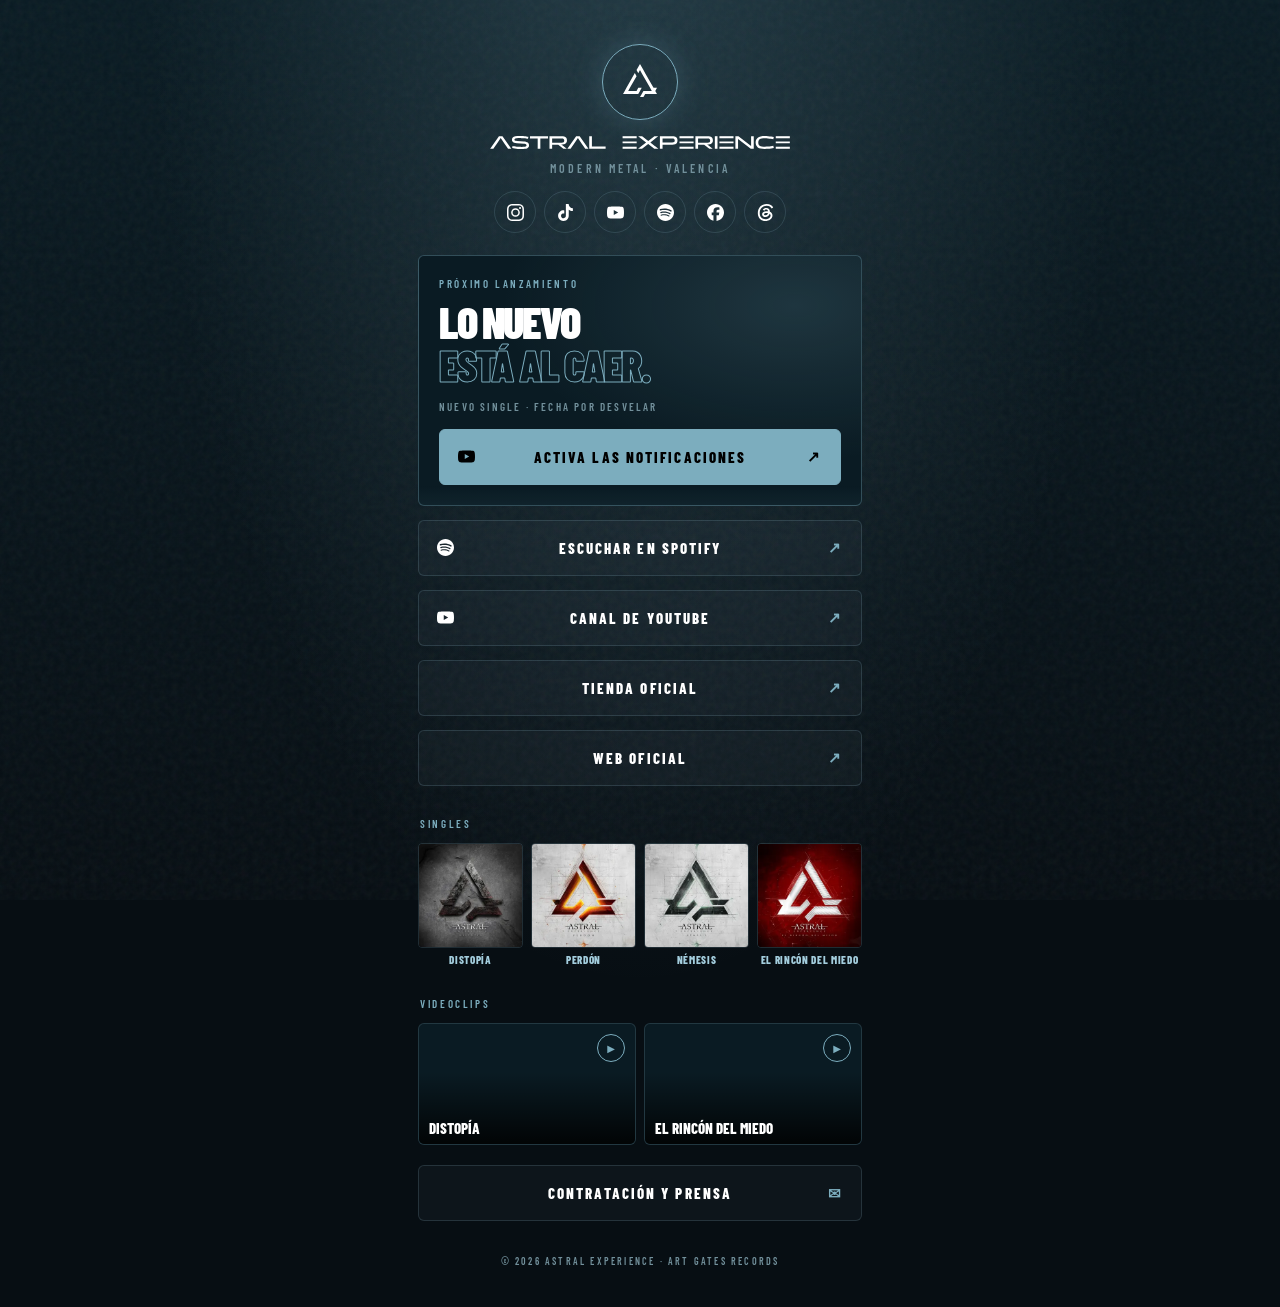
==== enlaces/index.html @ 27fe6916 "Separar líneas del titular «Lo nuevo / está al caer» para que la tilde no pise la línea superior (v1" ====
<!doctype html>
<!-- ═════════════════════════════════════════════════════════════════════
     PÁGINA DE ENLACES (tipo Linktree) · www.astralexperience.com/enlaces/
     Enlace principal de la bio de Instagram. No se enlaza desde la web
     principal ni aparece en el sitemap (noindex).
     Fase de color: atributo data-fase de <html> ("azul" o "rojo").
     Página autónoma: todo lo que usa está en esta carpeta (fonts/ e img/).
     ═════════════════════════════════════════════════════════════════════ -->
<html lang="es" data-fase="azul">
<head>
  <meta charset="utf-8">
  <meta name="viewport" content="width=device-width, initial-scale=1, viewport-fit=cover">
  <title>Astral Experience · Enlaces</title>
  <meta name="description" content="Música, vídeos, conciertos, tienda y redes de Astral Experience.">
  <meta name="robots" content="noindex, follow">
  <meta name="theme-color" content="#070E13">
  <meta name="color-scheme" content="dark">
  <meta property="og:type" content="website">
  <meta property="og:title" content="Astral Experience · Enlaces">
  <meta property="og:description" content="Música, vídeos, tienda y redes.">
  <meta property="og:url" content="https://www.astralexperience.com/enlaces/">
  <link rel="icon" href="img/favicon.svg" type="image/svg+xml">
  <link rel="preload" href="fonts/barlow-condensed-800.woff2" as="font" type="font/woff2" crossorigin>
  <style>
    @font-face{font-family:B;src:url(fonts/barlow-condensed-600.woff2) format("woff2");font-weight:400 600;font-display:swap}
    @font-face{font-family:B;src:url(fonts/barlow-condensed-800.woff2) format("woff2");font-weight:700 800;font-display:swap}
    @font-face{font-family:B;src:url(fonts/barlow-condensed-900.woff2) format("woff2");font-weight:900;font-display:swap}
    @font-face{font-family:I;src:url(fonts/inter-var.woff2) format("woff2");font-weight:100 900;font-display:swap}
    html[data-fase="azul"]{--bg:#070E13;--abyss:#0A1B23;--main:#03586F;--accent:#7CADBE;--light:#A3CDDD;--accent-rgb:124 173 190;--light-rgb:163 205 221}
    html[data-fase="rojo"]{--bg:#0F090C;--abyss:#1D0E11;--main:#BB3530;--accent:#D95C52;--light:#D7A99E;--accent-rgb:217 92 82;--light-rgb:215 169 158}
    :root{--text:#fff;--muted:color-mix(in srgb,var(--light) 70%,#000);--line:rgb(var(--light-rgb) / .16);--d:"B","Arial Narrow",sans-serif}
    *{box-sizing:border-box;margin:0}
    html{background:var(--bg)}
    body{min-height:100svh;color:var(--text);font-family:I,system-ui,sans-serif;-webkit-font-smoothing:antialiased;
      background:radial-gradient(ellipse at 50% -10%,rgb(var(--accent-rgb) / .22),transparent 55%),linear-gradient(180deg,var(--abyss),var(--bg) 900px);background-color:var(--bg);background-repeat:no-repeat}
    body:before{content:"";position:fixed;inset:0;pointer-events:none;opacity:.05;background-image:url("data:image/svg+xml,%3Csvg viewBox='0 0 160 160' xmlns='http://www.w3.org/2000/svg'%3E%3Cfilter id='n'%3E%3CfeTurbulence type='fractalNoise' baseFrequency='.9' numOctaves='3' stitchTiles='stitch'/%3E%3C/filter%3E%3Crect width='100%25' height='100%25' filter='url(%23n)'/%3E%3C/svg%3E")}
    a{color:inherit;text-decoration:none}
    :focus-visible{outline:1px solid var(--accent);outline-offset:3px}
    .wrap{position:relative;max-width:480px;margin:0 auto;padding:44px 18px 40px;display:grid;gap:14px}
    .eb{font:600 11px/1 var(--d);letter-spacing:.24em;color:var(--accent)}
    h2.eb{margin:18px 2px 0}

    /* Cabecera */
    .head{display:grid;justify-items:center;text-align:center;gap:10px;margin-bottom:8px}
    .mark{width:76px;height:76px;border-radius:50%;display:grid;place-items:center;border:1px solid var(--accent);box-shadow:0 0 30px rgb(var(--accent-rgb) / .25)}
    .mark img{width:46%;height:auto;margin-top:-4%}
    .logo{margin:6px 0 2px;line-height:0}.logo img{width:min(300px,78vw);height:auto}
    .name{font:900 46px/.85 var(--d);letter-spacing:-.04em}
    .name em{display:block;font-style:normal;color:transparent;-webkit-text-stroke:1px var(--accent)}
    .tag{font:600 12px var(--d);letter-spacing:.26em;color:var(--muted)}
    .social{display:flex;justify-content:center;gap:8px;flex-wrap:wrap;margin-top:6px}
    .social a{width:42px;height:42px;border-radius:50%;display:grid;place-items:center;border:1px solid var(--line);transition:.2s}
    .social a:hover{border-color:var(--accent);color:var(--accent)}
    .social svg,.btn svg{width:17px;height:17px;fill:currentColor}

    /* Destacado: próximo lanzamiento */
    .feat{position:relative;overflow:hidden;border:1px solid rgb(var(--accent-rgb) / .35);border-radius:6px;padding:22px 20px 20px;
      background:radial-gradient(ellipse at 85% 20%,rgb(var(--accent-rgb) / .18),transparent 55%),var(--abyss)}
    .feat:after{content:"";position:absolute;left:0;right:0;height:30%;background:linear-gradient(180deg,transparent,rgb(var(--accent-rgb) / .1),transparent);animation:scan 4s linear infinite;pointer-events:none}
    @keyframes scan{from{top:-30%}to{top:100%}}
    .feat .ft{font:900 44px/.96 var(--d);letter-spacing:-.05em;margin:12px 0 14px}
    .feat .ft em{display:block;font-style:normal;color:transparent;-webkit-text-stroke:1px var(--accent)}
    .bars{position:absolute;right:20px;top:24px;width:96px;height:44px;display:flex;align-items:flex-end;gap:3px}
    .bars i{flex:1;background:linear-gradient(0deg,var(--main),var(--accent));animation:eq 1.1s ease-in-out infinite}
    .bars i:nth-child(2n){animation-duration:.8s}.bars i:nth-child(3n){animation-duration:1.4s;animation-delay:-.3s}.bars i:nth-child(5n){animation-delay:-.7s}
    @keyframes eq{0%,100%{height:20%}50%{height:100%}}
    .feat .meta{font:600 11px var(--d);letter-spacing:.2em;color:var(--muted);margin-bottom:16px}

    /* Botones */
    .btn{position:relative;display:flex;align-items:center;justify-content:center;gap:10px;min-height:56px;padding:14px 18px;border-radius:6px;
      border:1px solid var(--line);background:rgb(var(--light-rgb) / .04);font:800 15px var(--d);letter-spacing:.14em;text-transform:uppercase;transition:.2s}
    .btn:hover{border-color:var(--accent);background:rgb(var(--accent-rgb) / .1)}
    .btn .ico{position:absolute;left:18px}
    .btn .go{position:absolute;right:18px;color:var(--accent);font-family:I}
    .btn.primary{background:var(--accent);border-color:var(--accent);color:#000}
    .btn.primary .go{color:#000}
    .btn.primary:hover{background:var(--main);border-color:var(--main);color:#fff}

    /* Singles y vídeos */
    .grid{display:grid;grid-template-columns:repeat(4,1fr);gap:8px}
    .grid a{display:grid;gap:6px;font:700 11px/1.1 var(--d);letter-spacing:.06em;text-align:center;color:var(--light)}
    .grid img{width:100%;height:auto;aspect-ratio:1;object-fit:cover;align-self:start;border-radius:4px;border:1px solid var(--line);transition:transform .25s}
    .grid a:hover img{transform:translateY(-3px)}
    .vids{display:grid;grid-template-columns:1fr 1fr;gap:8px}
    .vid{position:relative;aspect-ratio:16/9;border-radius:6px;overflow:hidden;border:1px solid var(--line);background:var(--abyss) center/cover}
    .vid:after{content:"";position:absolute;inset:0;background:linear-gradient(0deg,rgba(0,0,0,.85),transparent 60%)}
    .vid span{position:absolute;left:10px;bottom:8px;z-index:1;font:800 15px/1 var(--d)}
    .vid i{position:absolute;right:10px;top:10px;z-index:1;width:28px;height:28px;border-radius:50%;border:1px solid var(--accent);color:var(--accent);display:grid;place-items:center;font-size:10px;font-style:normal}

    /* Mailing (preparado) */
    .mail{border:1px solid var(--line);border-radius:6px;padding:18px;display:grid;gap:10px}
    .mail h3{font:900 30px/.9 var(--d);letter-spacing:-.03em}
    .mail form{display:flex;gap:8px}
    .mail input{flex:1;min-width:0;min-height:48px;padding:0 14px;border-radius:6px;border:1px solid var(--line);background:transparent;color:var(--text);font:inherit}

    .foot{margin-top:20px;text-align:center;font:600 10px var(--d);letter-spacing:.22em;color:var(--muted)}
    @media(prefers-reduced-motion:reduce){.feat:after,.bars i{animation:none}}
  </style>
</head>
<body>
  <svg width="0" height="0" style="position:absolute" aria-hidden="true"><symbol id="i-ig" viewBox="0 0 24 24"><path d="M7.0301.084c-1.2768.0602-2.1487.264-2.911.5634-.7888.3075-1.4575.72-2.1228 1.3877-.6652.6677-1.075 1.3368-1.3802 2.127-.2954.7638-.4956 1.6365-.552 2.914-.0564 1.2775-.0689 1.6882-.0626 4.947.0062 3.2586.0206 3.6671.0825 4.9473.061 1.2765.264 2.1482.5635 2.9107.308.7889.72 1.4573 1.388 2.1228.6679.6655 1.3365 1.0743 2.1285 1.38.7632.295 1.6361.4961 2.9134.552 1.2773.056 1.6884.069 4.9462.0627 3.2578-.0062 3.668-.0207 4.9478-.0814 1.28-.0607 2.147-.2652 2.9098-.5633.7889-.3086 1.4578-.72 2.1228-1.3881.665-.6682 1.0745-1.3378 1.3795-2.1284.2957-.7632.4966-1.636.552-2.9124.056-1.2809.0692-1.6898.063-4.948-.0063-3.2583-.021-3.6668-.0817-4.9465-.0607-1.2797-.264-2.1487-.5633-2.9117-.3084-.7889-.72-1.4568-1.3876-2.1228C21.2982 1.33 20.628.9208 19.8378.6165 19.074.321 18.2017.1197 16.9244.0645 15.6471.0093 15.236-.005 11.977.0014 8.718.0076 8.31.0215 7.0301.0839m.1402 21.6932c-1.17-.0509-1.8053-.2453-2.2287-.408-.5606-.216-.96-.4771-1.3819-.895-.422-.4178-.6811-.8186-.9-1.378-.1644-.4234-.3624-1.058-.4171-2.228-.0595-1.2645-.072-1.6442-.079-4.848-.007-3.2037.0053-3.583.0607-4.848.05-1.169.2456-1.805.408-2.2282.216-.5613.4762-.96.895-1.3816.4188-.4217.8184-.6814 1.3783-.9003.423-.1651 1.0575-.3614 2.227-.4171 1.2655-.06 1.6447-.072 4.848-.079 3.2033-.007 3.5835.005 4.8495.0608 1.169.0508 1.8053.2445 2.228.408.5608.216.96.4754 1.3816.895.4217.4194.6816.8176.9005 1.3787.1653.4217.3617 1.056.4169 2.2263.0602 1.2655.0739 1.645.0796 4.848.0058 3.203-.0055 3.5834-.061 4.848-.051 1.17-.245 1.8055-.408 2.2294-.216.5604-.4763.96-.8954 1.3814-.419.4215-.8181.6811-1.3783.9-.4224.1649-1.0577.3617-2.2262.4174-1.2656.0595-1.6448.072-4.8493.079-3.2045.007-3.5825-.006-4.848-.0608M16.953 5.5864A1.44 1.44 0 1 0 18.39 4.144a1.44 1.44 0 0 0-1.437 1.4424M5.8385 12.012c.0067 3.4032 2.7706 6.1557 6.173 6.1493 3.4026-.0065 6.157-2.7701 6.1506-6.1733-.0065-3.4032-2.771-6.1565-6.174-6.1498-3.403.0067-6.156 2.771-6.1496 6.1738M8 12.0077a4 4 0 1 1 4.008 3.9921A3.9996 3.9996 0 0 1 8 12.0077"/></symbol><symbol id="i-tt" viewBox="0 0 24 24"><path d="M12.525.02c1.31-.02 2.61-.01 3.91-.02.08 1.53.63 3.09 1.75 4.17 1.12 1.11 2.7 1.62 4.24 1.79v4.03c-1.44-.05-2.89-.35-4.2-.97-.57-.26-1.1-.59-1.62-.93-.01 2.92.01 5.84-.02 8.75-.08 1.4-.54 2.79-1.35 3.94-1.31 1.92-3.58 3.17-5.91 3.21-1.43.08-2.86-.31-4.08-1.03-2.02-1.19-3.44-3.37-3.65-5.71-.02-.5-.03-1-.01-1.49.18-1.9 1.12-3.72 2.58-4.96 1.66-1.44 3.98-2.13 6.15-1.72.02 1.48-.04 2.96-.04 4.44-.99-.32-2.15-.23-3.02.37-.63.41-1.11 1.04-1.36 1.75-.21.51-.15 1.07-.14 1.61.24 1.64 1.82 3.02 3.5 2.87 1.12-.01 2.19-.66 2.77-1.61.19-.33.4-.67.41-1.06.1-1.79.06-3.57.07-5.36.01-4.03-.01-8.05.02-12.07z"/></symbol><symbol id="i-yt" viewBox="0 0 24 24"><path d="M23.498 6.186a3.016 3.016 0 0 0-2.122-2.136C19.505 3.545 12 3.545 12 3.545s-7.505 0-9.377.505A3.017 3.017 0 0 0 .502 6.186C0 8.07 0 12 0 12s0 3.93.502 5.814a3.016 3.016 0 0 0 2.122 2.136c1.871.505 9.376.505 9.376.505s7.505 0 9.377-.505a3.015 3.015 0 0 0 2.122-2.136C24 15.93 24 12 24 12s0-3.93-.502-5.814zM9.545 15.568V8.432L15.818 12l-6.273 3.568z"/></symbol><symbol id="i-sp" viewBox="0 0 24 24"><path d="M12 0C5.4 0 0 5.4 0 12s5.4 12 12 12 12-5.4 12-12S18.66 0 12 0zm5.521 17.34c-.24.359-.66.48-1.021.24-2.82-1.74-6.36-2.101-10.561-1.141-.418.122-.779-.179-.899-.539-.12-.421.18-.78.54-.9 4.56-1.021 8.52-.6 11.64 1.32.42.18.479.659.301 1.02zm1.44-3.3c-.301.42-.841.6-1.262.3-3.239-1.98-8.159-2.58-11.939-1.38-.479.12-1.02-.12-1.14-.6-.12-.48.12-1.021.6-1.141C9.6 9.9 15 10.561 18.72 12.84c.361.181.54.78.241 1.2zm.12-3.36C15.24 8.4 8.82 8.16 5.16 9.301c-.6.179-1.2-.181-1.38-.721-.18-.601.18-1.2.72-1.381 4.26-1.26 11.28-1.02 15.721 1.621.539.3.719 1.02.419 1.56-.299.421-1.02.599-1.559.3z"/></symbol><symbol id="i-fb" viewBox="0 0 24 24"><path d="M9.101 23.691v-7.98H6.627v-3.667h2.474v-1.58c0-4.085 1.848-5.978 5.858-5.978.401 0 .955.042 1.468.103a8.68 8.68 0 0 1 1.141.195v3.325a8.623 8.623 0 0 0-.653-.036 26.805 26.805 0 0 0-.733-.009c-.707 0-1.259.096-1.675.309a1.686 1.686 0 0 0-.679.622c-.258.42-.374.995-.374 1.752v1.297h3.919l-.386 2.103-.287 1.564h-3.246v8.245C19.396 23.238 24 18.179 24 12.044c0-6.627-5.373-12-12-12s-12 5.373-12 12c0 5.628 3.874 10.35 9.101 11.647Z"/></symbol><symbol id="i-th" viewBox="0 0 24 24"><path d="M18.263 11.097c-.03-3.486-1.92-5.586-5.111-5.586-2.13 0-3.922.963-4.863 2.499l2.062 1.438c.535-.843 1.272-1.543 2.628-1.543 1.528 0 2.318.85 2.544 2.431a15 15 0 0 0-2.236-.173c-4.125 0-6.068 1.867-6.068 4.336s1.943 3.99 4.804 3.99c3.139 0 5.013-2.115 5.781-4.735.798.361 1.348 1.204 1.348 2.47 0 3.387-3.907 5.232-7.22 5.232-4.885 0-8.077-3.207-8.077-8.424 0-6.392 4.223-10.487 9.9-10.487 3.808 0 5.69 1.671 6.97 3.914l2.108-1.475C21.44 2.078 18.331 0 13.663 0 6.227 0 1.168 5.277 1.168 12.934c0 7 4.953 11.066 10.856 11.066 4.878 0 9.809-2.846 9.809-7.716 0-2.545-1.46-4.231-3.569-5.187m-6.33 4.855c-1.077 0-2.026-.512-2.026-1.453 0-1.483 1.822-1.934 3.606-1.934.678 0 1.34.045 1.927.173-.422 1.927-1.671 3.215-3.508 3.214Z"/></symbol><symbol id="i-bc" viewBox="0 0 24 24"><path d="M0 18.75l7.437-13.5H24l-7.438 13.5H0z"/></symbol></svg>
  <main class="wrap">

    <header class="head">
      <div class="mark" aria-hidden="true"><img src="img/isotipo.svg" alt="" width="842" height="803"></div>
      <h1 class="logo"><img src="img/logotipo.svg" alt="Astral Experience" width="3518" height="156"></h1>
      <p class="tag">MODERN METAL · VALENCIA</p>
      <nav class="social" aria-label="Redes sociales">
        <a href="https://www.instagram.com/astralexperience" target="_blank" rel="noopener" aria-label="Instagram" data-track="instagram"><svg><use href="#i-ig"/></svg></a>
        <a href="https://www.tiktok.com/@astralexperience" target="_blank" rel="noopener" aria-label="TikTok" data-track="tiktok"><svg><use href="#i-tt"/></svg></a>
        <a href="https://www.youtube.com/@AstralExperience" target="_blank" rel="noopener" aria-label="YouTube" data-track="youtube"><svg><use href="#i-yt"/></svg></a>
        <a href="https://open.spotify.com/artist/5CzccUc35KuvkdlFZDBaW0" target="_blank" rel="noopener" aria-label="Spotify" data-track="spotify"><svg><use href="#i-sp"/></svg></a>
        <a href="https://www.facebook.com/astralexperience" target="_blank" rel="noopener" aria-label="Facebook" data-track="facebook"><svg><use href="#i-fb"/></svg></a>
        <a href="https://www.threads.net/@astralexperience" target="_blank" rel="noopener" aria-label="Threads" data-track="threads"><svg><use href="#i-th"/></svg></a>
      </nav>
    </header>

    <!-- ═══════════════ EDITABLE · DESTACADO ═══════════════
         Ahora: próximo lanzamiento sin nombre. Al anunciar el single: título, portada y enlace de presave;
         el día de salida: «Ya disponible» y enlace inteligente.
         ═════════════════════════════════════════════════════ -->
    <section class="feat" aria-labelledby="feat-title">
      <div class="bars" aria-hidden="true"><i></i><i></i><i></i><i></i><i></i><i></i><i></i><i></i><i></i><i></i></div>
      <p class="eb">PRÓXIMO LANZAMIENTO</p>
      <h2 id="feat-title" class="ft">LO NUEVO<em>ESTÁ AL CAER.</em></h2>
      <p class="meta">NUEVO SINGLE · FECHA POR DESVELAR</p>
      <a class="btn primary" href="https://www.youtube.com/@AstralExperience?sub_confirmation=1" target="_blank" rel="noopener" data-track="destacado"><svg class="ico"><use href="#i-yt"/></svg>Activa las notificaciones<span class="go">↗</span></a>
    </section>
    <!-- ═══════════════ FIN EDITABLE · DESTACADO ═══════════════ -->

    <!-- ═══════════════ OPCIONAL · MAILING LIST (desactivada) ═══════════════
         Cuando haya plataforma de mailing, sustituye ACTION_URL y quita las marcas de comentario.
    <section class="mail" aria-labelledby="mail-title">
      <p class="eb">LISTA DE CORREO</p>
      <h3 id="mail-title">ENTÉRATE ANTES QUE NADIE.</h3>
      <form action="ACTION_URL" method="post" target="_blank">
        <label class="sr" for="mail-email" style="position:absolute;left:-9999px">Tu correo</label>
        <input id="mail-email" type="email" name="EMAIL" placeholder="tu@correo.com" autocomplete="email" required>
        <button class="btn primary" type="submit" style="min-height:48px">APUNTARME</button>
      </form>
    </section>
    ═══════════════ FIN OPCIONAL · MAILING LIST ═══════════════ -->

    <!-- ═══════════════ EDITABLE · ENLACES PRINCIPALES ═══════════════ -->
    <a class="btn" href="https://open.spotify.com/artist/5CzccUc35KuvkdlFZDBaW0" target="_blank" rel="noopener" data-track="escuchar"><svg class="ico"><use href="#i-sp"/></svg>Escuchar en Spotify<span class="go">↗</span></a>
    <a class="btn" href="https://www.youtube.com/@AstralExperience" target="_blank" rel="noopener" data-track="canal-youtube"><svg class="ico"><use href="#i-yt"/></svg>Canal de YouTube<span class="go">↗</span></a>
    <a class="btn" href="https://artgatesrecords.com/store/es/astral-experience" target="_blank" rel="noopener" data-track="tienda">Tienda oficial<span class="go">↗</span></a>
    <a class="btn" href="https://www.astralexperience.com/" data-track="web">Web oficial<span class="go">↗</span></a>
    <!-- ═══════════════ FIN EDITABLE · ENLACES PRINCIPALES ═══════════════ -->

    <!-- ═══════════════ EDITABLE · SINGLES ═══════════════ -->
    <h2 class="eb">SINGLES</h2>
    <div class="grid">
      <a href="https://open.spotify.com/artist/5CzccUc35KuvkdlFZDBaW0" target="_blank" rel="noopener" data-track="single-distopia"><img src="img/distopia.webp" width="300" height="300" alt="Portada de Distopía">DISTOPÍA</a>
      <a href="https://open.spotify.com/artist/5CzccUc35KuvkdlFZDBaW0" target="_blank" rel="noopener" data-track="single-perdon"><img src="img/perdon.webp" width="300" height="300" alt="Portada de Perdón">PERDÓN</a>
      <a href="https://open.spotify.com/artist/5CzccUc35KuvkdlFZDBaW0" target="_blank" rel="noopener" data-track="single-nemesis"><img src="img/nemesis.webp" width="300" height="300" alt="Portada de Némesis">NÉMESIS</a>
      <a href="https://open.spotify.com/artist/5CzccUc35KuvkdlFZDBaW0" target="_blank" rel="noopener" data-track="single-rincon"><img src="img/rincon.webp" width="300" height="300" alt="Portada de El rincón del miedo">EL RINCÓN DEL MIEDO</a>
    </div>
    <!-- ═══════════════ FIN EDITABLE · SINGLES ═══════════════ -->

    <!-- ═══════════════ EDITABLE · VÍDEOS (la miniatura sale sola del ID de YouTube) ═══════════════ -->
    <h2 class="eb">VIDEOCLIPS</h2>
    <div class="vids">
      <a class="vid" href="https://www.youtube.com/watch?v=HKH8GMUi9Sg" target="_blank" rel="noopener" data-yt="HKH8GMUi9Sg" data-track="video-distopia"><i>▶</i><span>DISTOPÍA</span></a>
      <a class="vid" href="https://www.youtube.com/watch?v=YtnCqbn9QDs" target="_blank" rel="noopener" data-yt="YtnCqbn9QDs" data-track="video-rincon"><i>▶</i><span>EL RINCÓN DEL MIEDO</span></a>
    </div>
    <!-- ═══════════════ FIN EDITABLE · VÍDEOS ═══════════════ -->

    <a class="btn" href="mailto:management.astralexperience@gmail.com" data-track="contratacion" style="margin-top:6px">Contratación y prensa<span class="go">✉</span></a>

    <p class="foot">© <span data-year>2026</span> ASTRAL EXPERIENCE · ART GATES RECORDS</p>
  </main>

  <script>
    document.querySelectorAll('[data-yt]').forEach(a => a.style.backgroundImage = `url("https://i.ytimg.com/vi/${a.dataset.yt}/mqdefault.jpg")`);
    document.querySelector('[data-year]').textContent = new Date().getFullYear();
    // Meta Pixel (mismo ID que la web) + clics en cada enlace como evento "Enlace"
    addEventListener('load', () => setTimeout(() => {
      !function(f,b,e,v,n,t,s){if(f.fbq)return;n=f.fbq=function(){n.callMethod?n.callMethod.apply(n,arguments):n.queue.push(arguments)};if(!f._fbq)f._fbq=n;n.push=n;n.loaded=!0;n.version='2.0';n.queue=[];t=b.createElement(e);t.async=!0;t.src=v;s=b.getElementsByTagName(e)[0];s.parentNode.insertBefore(t,s)}(window,document,'script','https://connect.facebook.net/en_US/fbevents.js');
      fbq('init','363467251248997'); fbq('track','PageView');
    }, 1500));
    document.addEventListener('click', e => { const a = e.target.closest('[data-track]'); if (a && window.fbq) fbq('trackCustom', 'Enlace', { destino: a.dataset.track }); });
  </script>
</body>
</html>
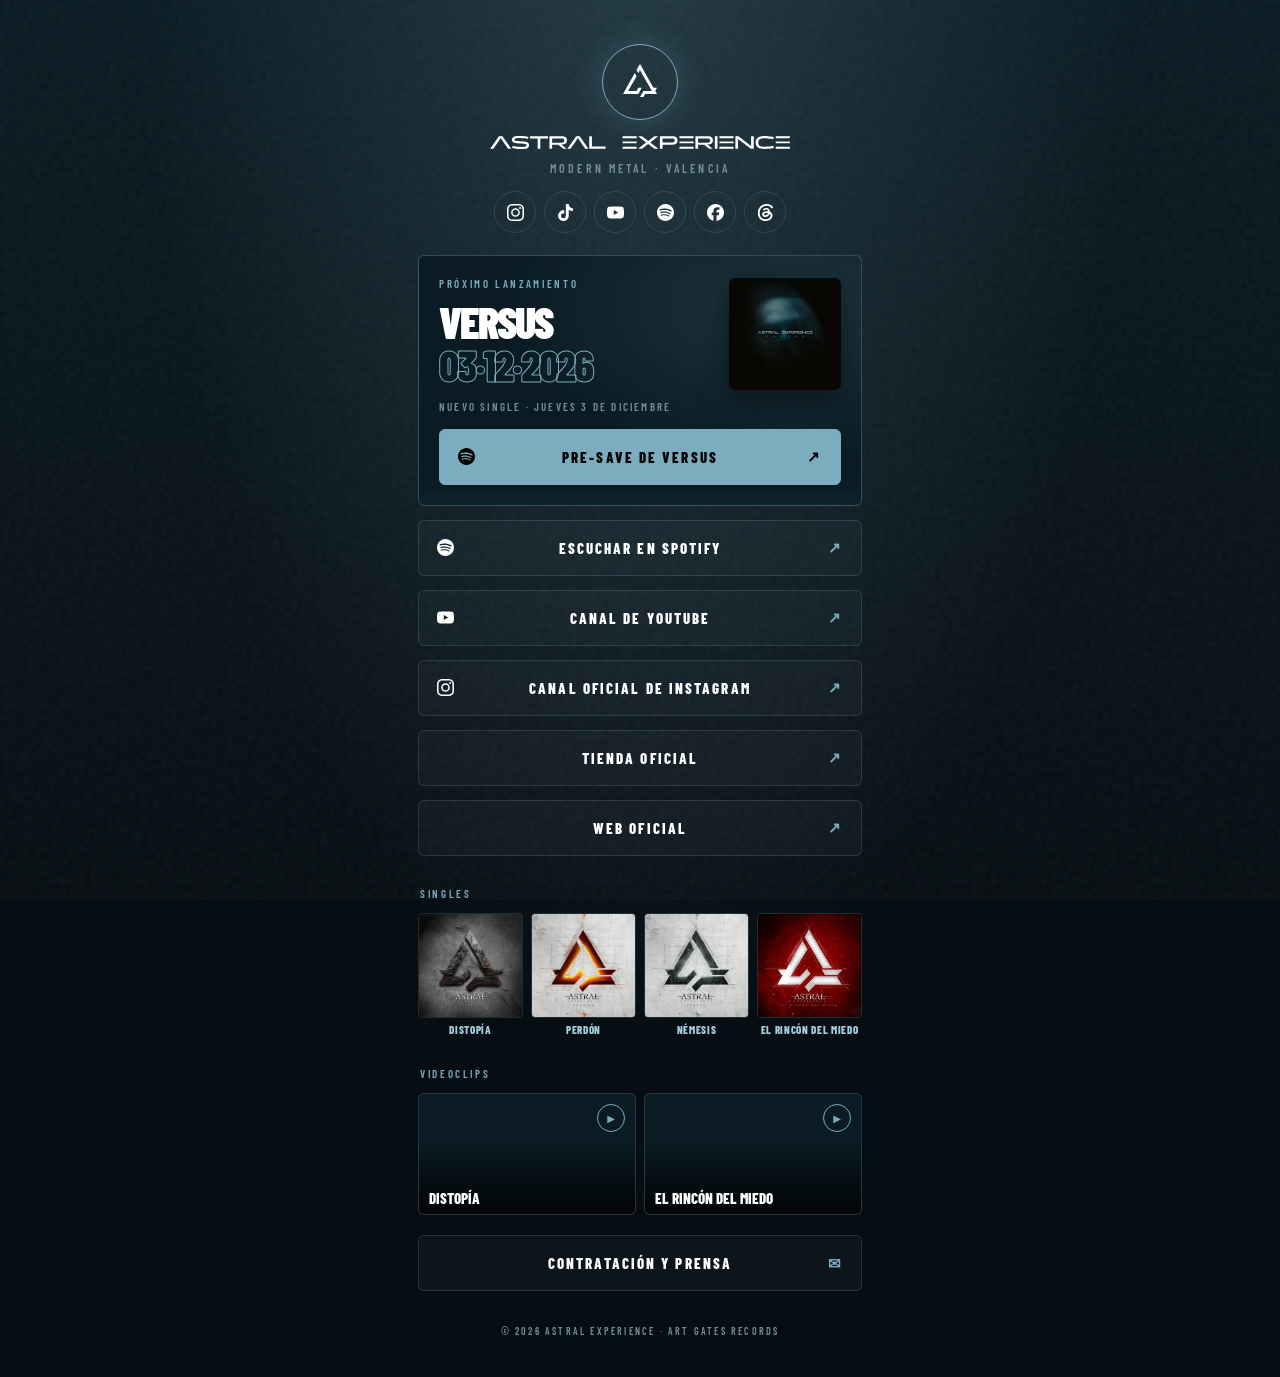
==== commit 8e1c299d: "Portada de Versus en el próximo lanzamiento y en /enlaces/ (v1.2.1). NO publicar antes del post de l" ====
--- a/enlaces/index.html
+++ b/enlaces/index.html
@@ -58,6 +58,7 @@
       background:radial-gradient(ellipse at 85% 20%,rgb(var(--accent-rgb) / .18),transparent 55%),var(--abyss)}
     .feat:after{content:"";position:absolute;left:0;right:0;height:30%;background:linear-gradient(180deg,transparent,rgb(var(--accent-rgb) / .1),transparent);animation:scan 4s linear infinite;pointer-events:none}
     @keyframes scan{from{top:-30%}to{top:100%}}
+    .feat .cover{float:right;width:112px;height:112px;margin:0 0 10px 14px;border-radius:6px;box-shadow:0 8px 30px rgba(0,0,0,.5)}
     .feat .ft{font:900 44px/.96 var(--d);letter-spacing:-.05em;margin:12px 0 14px}
     .feat .ft em{display:block;font-style:normal;color:transparent;-webkit-text-stroke:1px var(--accent)}
     .bars{position:absolute;right:20px;top:24px;width:96px;height:44px;display:flex;align-items:flex-end;gap:3px}
@@ -120,11 +121,11 @@
          el día de salida: «Ya disponible» y enlace inteligente.
          ═════════════════════════════════════════════════════ -->
     <section class="feat" aria-labelledby="feat-title">
-      <div class="bars" aria-hidden="true"><i></i><i></i><i></i><i></i><i></i><i></i><i></i><i></i><i></i><i></i></div>
+      <img class="cover" src="img/versus.webp" width="300" height="300" alt="Portada de Versus">
       <p class="eb">PRÓXIMO LANZAMIENTO</p>
-      <h2 id="feat-title" class="ft">LO NUEVO<em>ESTÁ AL CAER.</em></h2>
-      <p class="meta">NUEVO SINGLE · FECHA POR DESVELAR</p>
-      <a class="btn primary" href="https://www.youtube.com/@AstralExperience?sub_confirmation=1" target="_blank" rel="noopener" data-track="destacado"><svg class="ico"><use href="#i-yt"/></svg>Activa las notificaciones<span class="go">↗</span></a>
+      <h2 id="feat-title" class="ft">VERSUS<em>03·12·2026</em></h2>
+      <p class="meta">NUEVO SINGLE · JUEVES 3 DE DICIEMBRE</p>
+      <a class="btn primary" href="__ENLACE_PRESAVE__" target="_blank" rel="noopener" data-track="presave"><svg class="ico"><use href="#i-sp"/></svg>Pre-save de Versus<span class="go">↗</span></a>
     </section>
     <!-- ═══════════════ FIN EDITABLE · DESTACADO ═══════════════ -->
 
@@ -144,6 +145,7 @@
     <!-- ═══════════════ EDITABLE · ENLACES PRINCIPALES ═══════════════ -->
     <a class="btn" href="https://open.spotify.com/artist/5CzccUc35KuvkdlFZDBaW0" target="_blank" rel="noopener" data-track="escuchar"><svg class="ico"><use href="#i-sp"/></svg>Escuchar en Spotify<span class="go">↗</span></a>
     <a class="btn" href="https://www.youtube.com/@AstralExperience" target="_blank" rel="noopener" data-track="canal-youtube"><svg class="ico"><use href="#i-yt"/></svg>Canal de YouTube<span class="go">↗</span></a>
+    <a class="btn" href="__ENLACE_CANAL__" target="_blank" rel="noopener" data-track="canal-instagram"><svg class="ico"><use href="#i-ig"/></svg>Canal oficial de Instagram<span class="go">↗</span></a>
     <a class="btn" href="https://artgatesrecords.com/store/es/astral-experience" target="_blank" rel="noopener" data-track="tienda">Tienda oficial<span class="go">↗</span></a>
     <a class="btn" href="https://www.astralexperience.com/" data-track="web">Web oficial<span class="go">↗</span></a>
     <!-- ═══════════════ FIN EDITABLE · ENLACES PRINCIPALES ═══════════════ -->
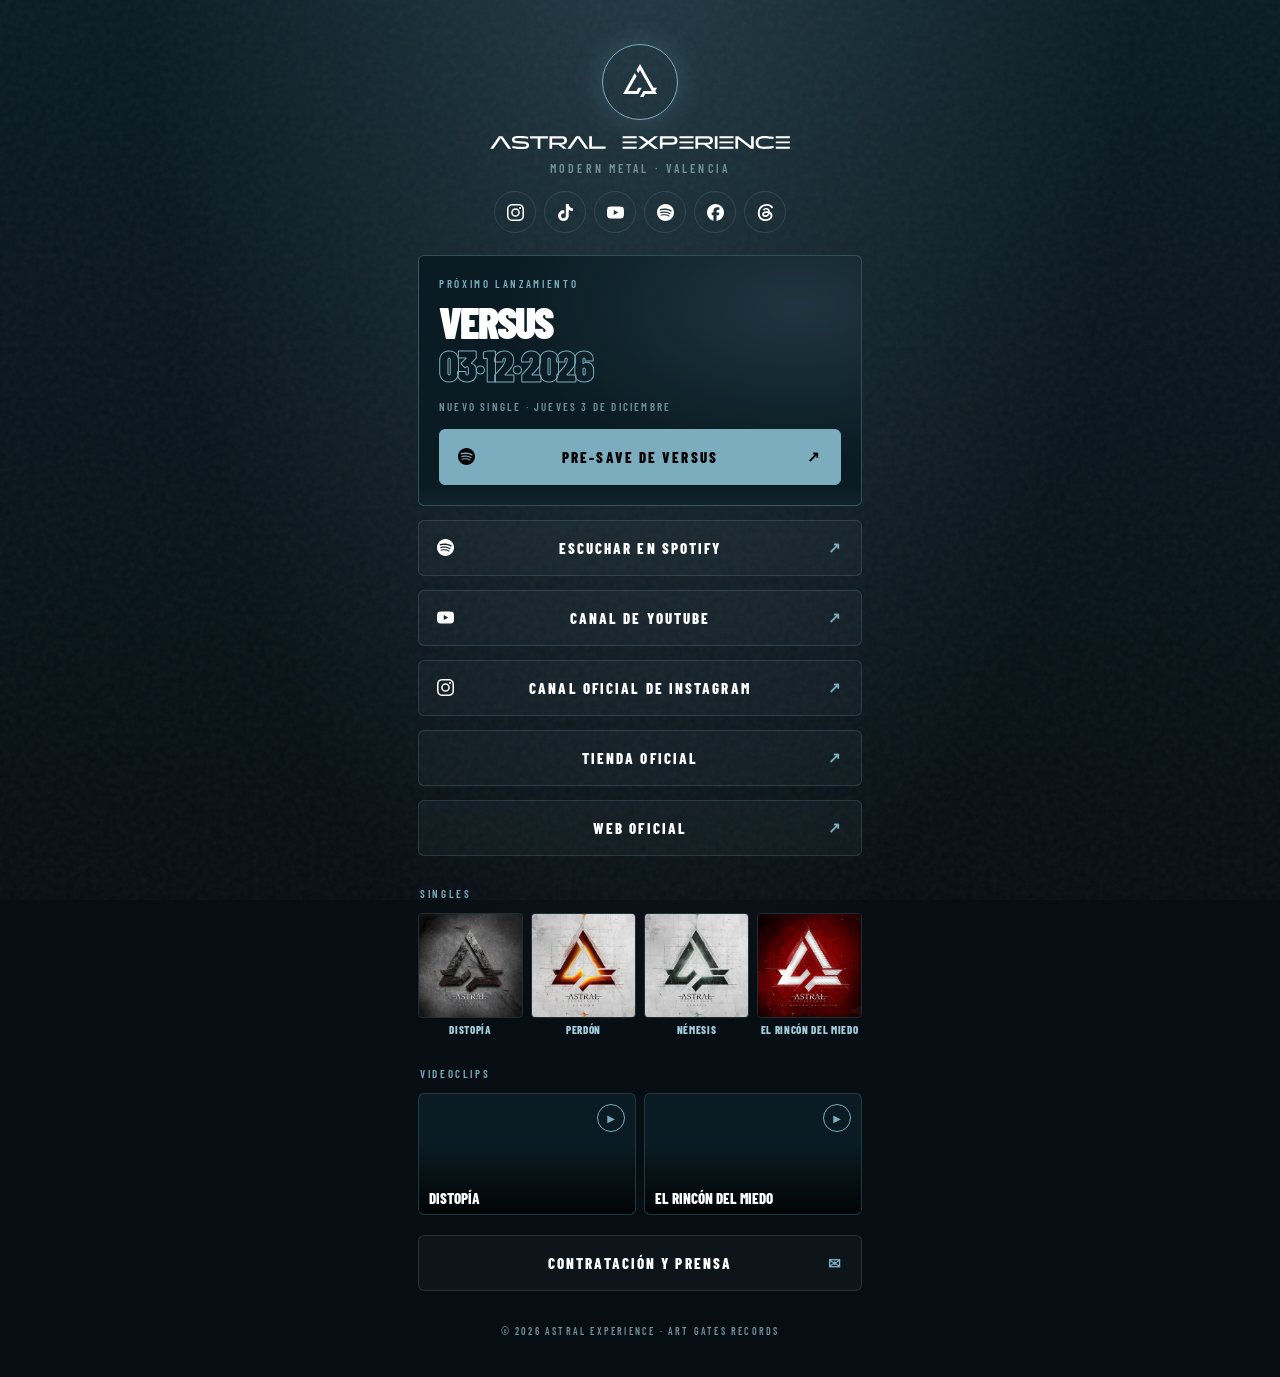
==== commit 364c5424: "Anuncio de Versus: título, fecha y pre-save en la web y en /enlaces/ (v1.2.0). Sustituir __ENLACE_PR" ====
--- a/enlaces/index.html
+++ b/enlaces/index.html
@@ -58,7 +58,6 @@
       background:radial-gradient(ellipse at 85% 20%,rgb(var(--accent-rgb) / .18),transparent 55%),var(--abyss)}
     .feat:after{content:"";position:absolute;left:0;right:0;height:30%;background:linear-gradient(180deg,transparent,rgb(var(--accent-rgb) / .1),transparent);animation:scan 4s linear infinite;pointer-events:none}
     @keyframes scan{from{top:-30%}to{top:100%}}
-    .feat .cover{float:right;width:112px;height:112px;margin:0 0 10px 14px;border-radius:6px;box-shadow:0 8px 30px rgba(0,0,0,.5)}
     .feat .ft{font:900 44px/.96 var(--d);letter-spacing:-.05em;margin:12px 0 14px}
     .feat .ft em{display:block;font-style:normal;color:transparent;-webkit-text-stroke:1px var(--accent)}
     .bars{position:absolute;right:20px;top:24px;width:96px;height:44px;display:flex;align-items:flex-end;gap:3px}
@@ -121,7 +120,7 @@
          el día de salida: «Ya disponible» y enlace inteligente.
          ═════════════════════════════════════════════════════ -->
     <section class="feat" aria-labelledby="feat-title">
-      <img class="cover" src="img/versus.webp" width="300" height="300" alt="Portada de Versus">
+      <div class="bars" aria-hidden="true"><i></i><i></i><i></i><i></i><i></i><i></i><i></i><i></i><i></i><i></i></div>
       <p class="eb">PRÓXIMO LANZAMIENTO</p>
       <h2 id="feat-title" class="ft">VERSUS<em>03·12·2026</em></h2>
       <p class="meta">NUEVO SINGLE · JUEVES 3 DE DICIEMBRE</p>
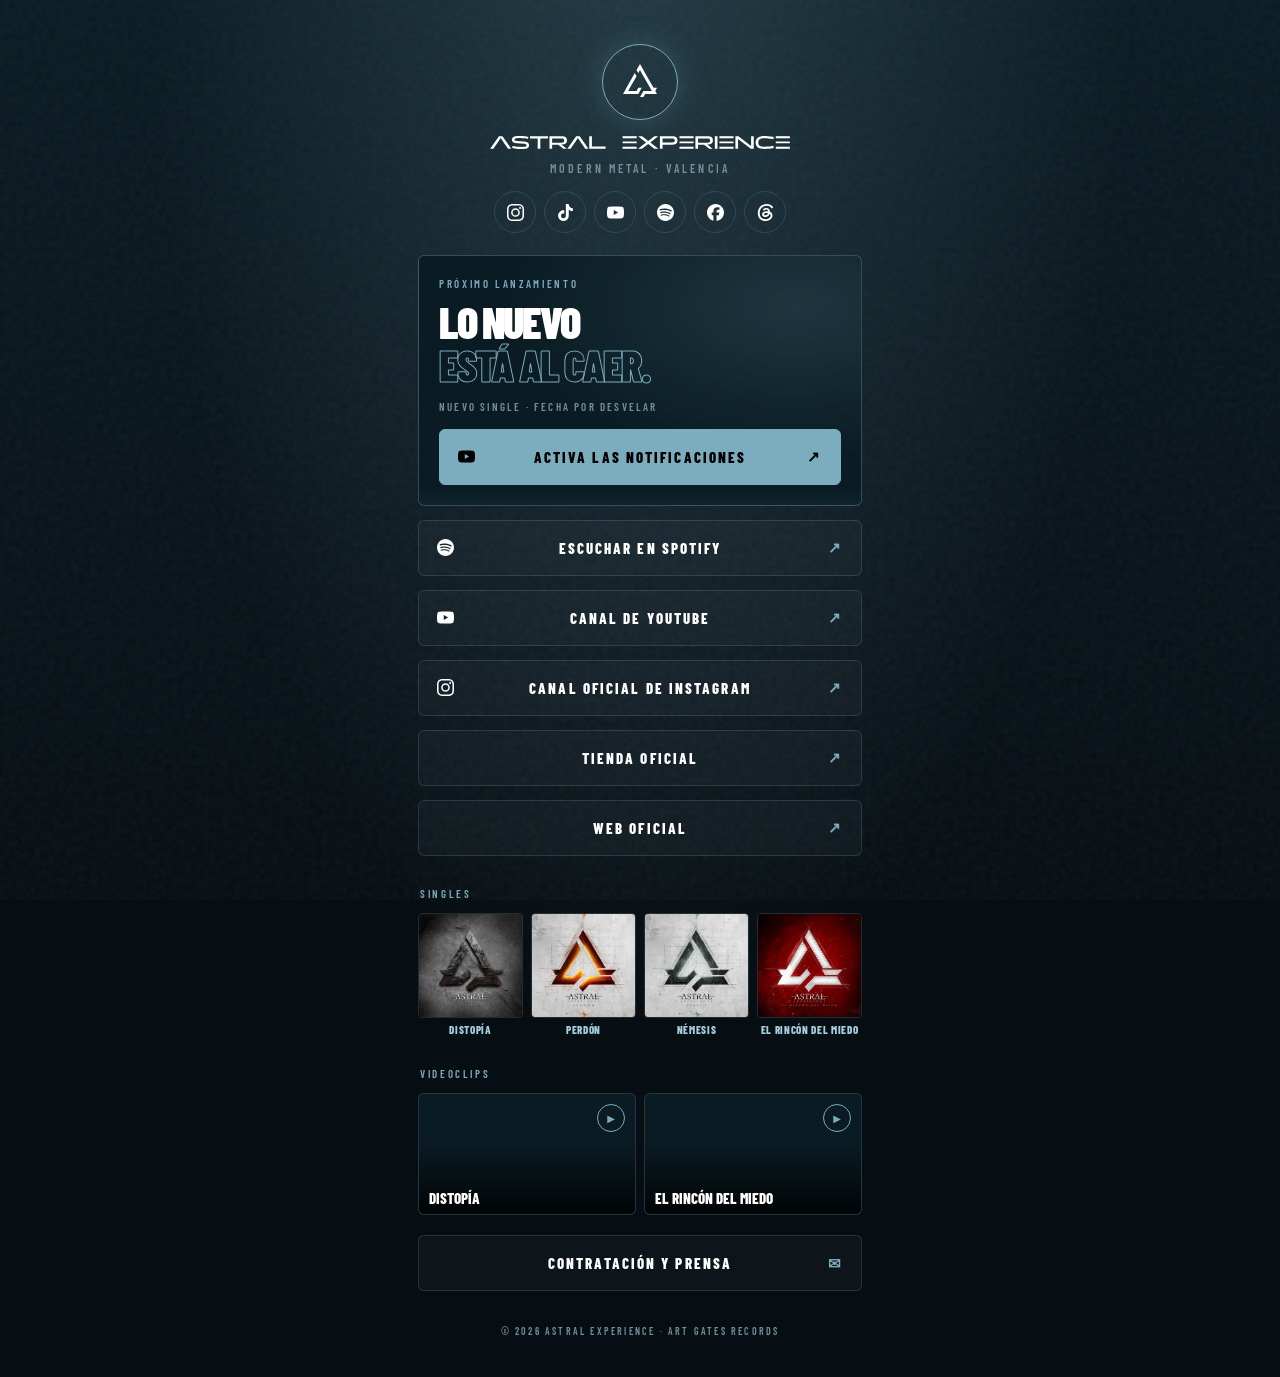
==== commit 1a214849: "Canal oficial de Instagram en el pie y en /enlaces/ (v1.1.2). Sustituir __ENLACE_CANAL__ antes de pu" ====
--- a/enlaces/index.html
+++ b/enlaces/index.html
@@ -122,9 +122,9 @@
     <section class="feat" aria-labelledby="feat-title">
       <div class="bars" aria-hidden="true"><i></i><i></i><i></i><i></i><i></i><i></i><i></i><i></i><i></i><i></i></div>
       <p class="eb">PRÓXIMO LANZAMIENTO</p>
-      <h2 id="feat-title" class="ft">VERSUS<em>03·12·2026</em></h2>
-      <p class="meta">NUEVO SINGLE · JUEVES 3 DE DICIEMBRE</p>
-      <a class="btn primary" href="__ENLACE_PRESAVE__" target="_blank" rel="noopener" data-track="presave"><svg class="ico"><use href="#i-sp"/></svg>Pre-save de Versus<span class="go">↗</span></a>
+      <h2 id="feat-title" class="ft">LO NUEVO<em>ESTÁ AL CAER.</em></h2>
+      <p class="meta">NUEVO SINGLE · FECHA POR DESVELAR</p>
+      <a class="btn primary" href="https://www.youtube.com/@AstralExperience?sub_confirmation=1" target="_blank" rel="noopener" data-track="destacado"><svg class="ico"><use href="#i-yt"/></svg>Activa las notificaciones<span class="go">↗</span></a>
     </section>
     <!-- ═══════════════ FIN EDITABLE · DESTACADO ═══════════════ -->
 
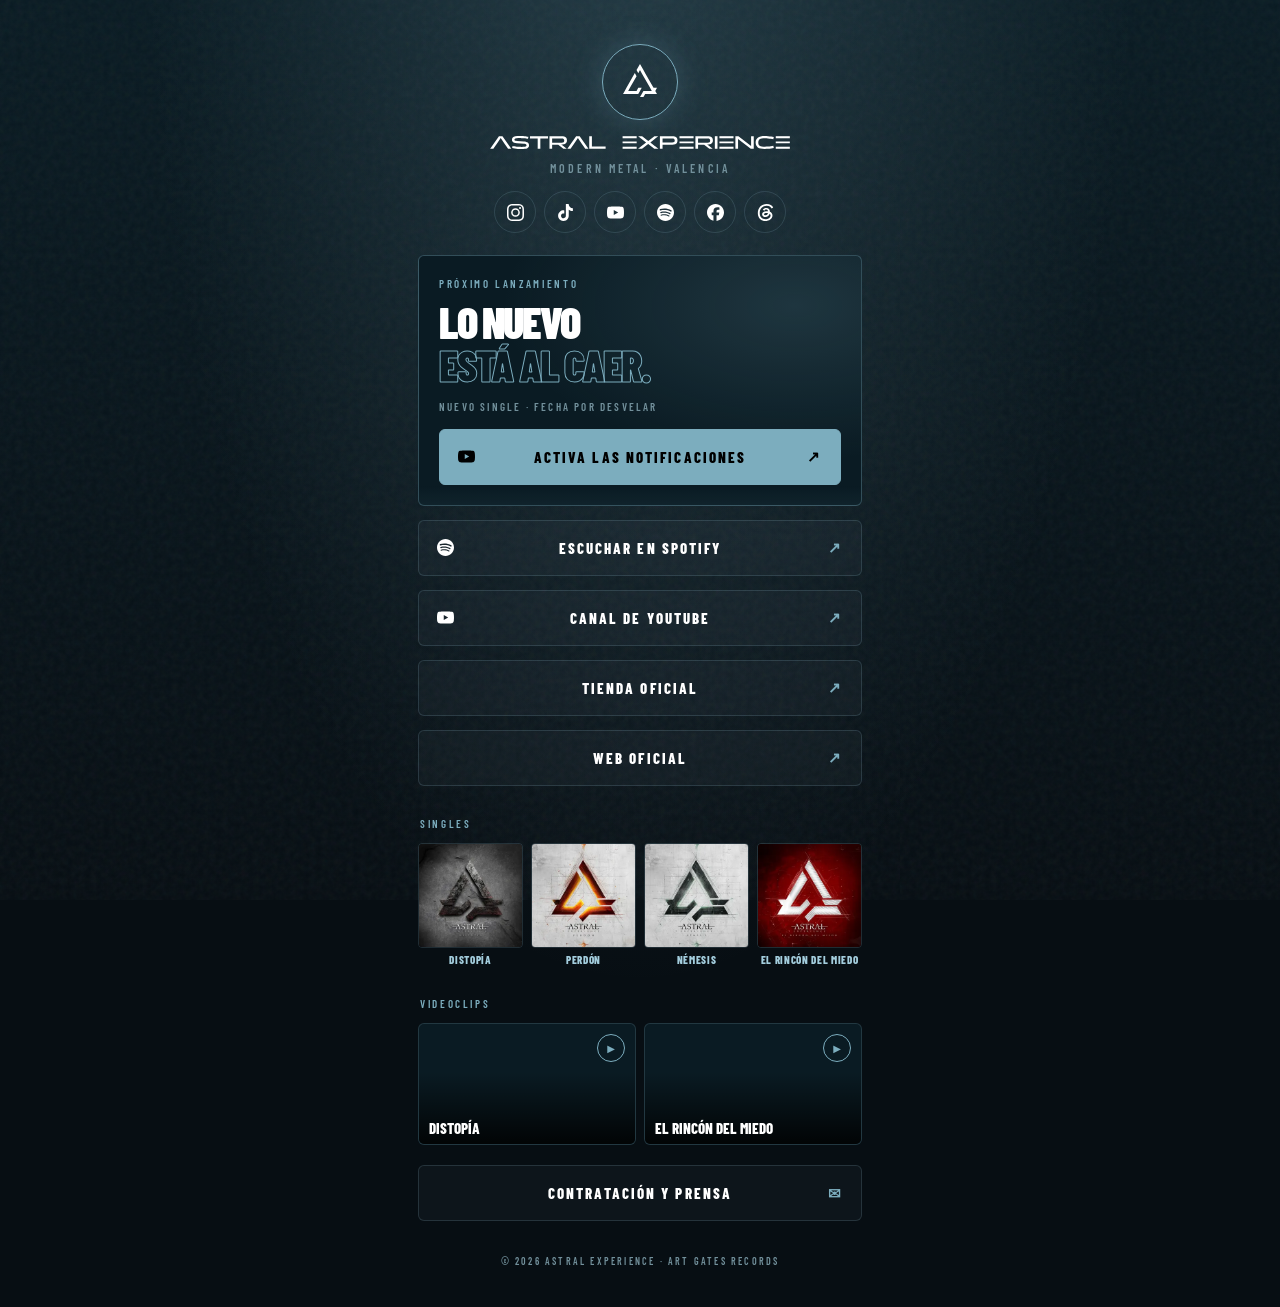
==== commit 37ed3e97: "Publicar web definitiva (H4, 10/11) Co-Authored-By: Claude Sonnet 5.5 <noreply@anthropic.com> Claude" ====
--- a/enlaces/index.html
+++ b/enlaces/index.html
@@ -144,7 +144,6 @@
     <!-- ═══════════════ EDITABLE · ENLACES PRINCIPALES ═══════════════ -->
     <a class="btn" href="https://open.spotify.com/artist/5CzccUc35KuvkdlFZDBaW0" target="_blank" rel="noopener" data-track="escuchar"><svg class="ico"><use href="#i-sp"/></svg>Escuchar en Spotify<span class="go">↗</span></a>
     <a class="btn" href="https://www.youtube.com/@AstralExperience" target="_blank" rel="noopener" data-track="canal-youtube"><svg class="ico"><use href="#i-yt"/></svg>Canal de YouTube<span class="go">↗</span></a>
-    <a class="btn" href="__ENLACE_CANAL__" target="_blank" rel="noopener" data-track="canal-instagram"><svg class="ico"><use href="#i-ig"/></svg>Canal oficial de Instagram<span class="go">↗</span></a>
     <a class="btn" href="https://artgatesrecords.com/store/es/astral-experience" target="_blank" rel="noopener" data-track="tienda">Tienda oficial<span class="go">↗</span></a>
     <a class="btn" href="https://www.astralexperience.com/" data-track="web">Web oficial<span class="go">↗</span></a>
     <!-- ═══════════════ FIN EDITABLE · ENLACES PRINCIPALES ═══════════════ -->
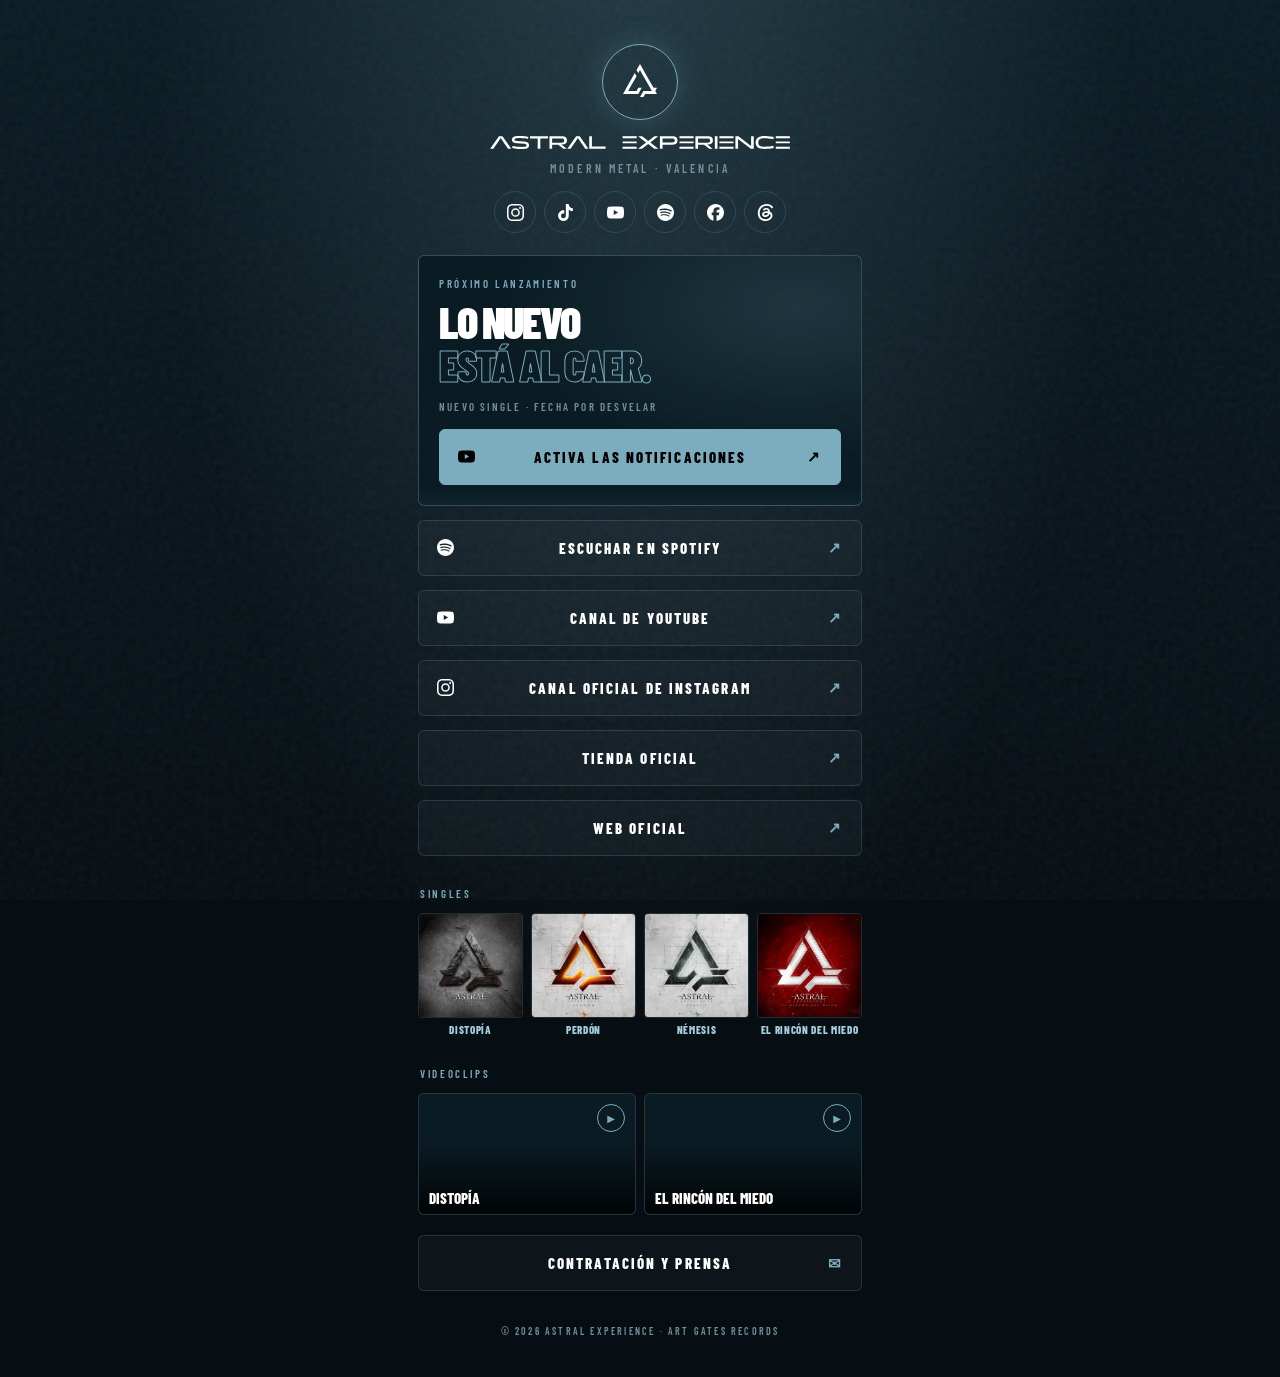
==== commit c13d01d7: "Rellenar enlace del canal oficial de Instagram (web-1211-canal) Co-Authored-By: Claude Opus 5.5 <nor" ====
--- a/enlaces/index.html
+++ b/enlaces/index.html
@@ -144,6 +144,7 @@
     <!-- ═══════════════ EDITABLE · ENLACES PRINCIPALES ═══════════════ -->
     <a class="btn" href="https://open.spotify.com/artist/5CzccUc35KuvkdlFZDBaW0" target="_blank" rel="noopener" data-track="escuchar"><svg class="ico"><use href="#i-sp"/></svg>Escuchar en Spotify<span class="go">↗</span></a>
     <a class="btn" href="https://www.youtube.com/@AstralExperience" target="_blank" rel="noopener" data-track="canal-youtube"><svg class="ico"><use href="#i-yt"/></svg>Canal de YouTube<span class="go">↗</span></a>
+    <a class="btn" href="https://www.instagram.com/channel/Aba9lOrwvt9jquo0/" target="_blank" rel="noopener" data-track="canal-instagram"><svg class="ico"><use href="#i-ig"/></svg>Canal oficial de Instagram<span class="go">↗</span></a>
     <a class="btn" href="https://artgatesrecords.com/store/es/astral-experience" target="_blank" rel="noopener" data-track="tienda">Tienda oficial<span class="go">↗</span></a>
     <a class="btn" href="https://www.astralexperience.com/" data-track="web">Web oficial<span class="go">↗</span></a>
     <!-- ═══════════════ FIN EDITABLE · ENLACES PRINCIPALES ═══════════════ -->
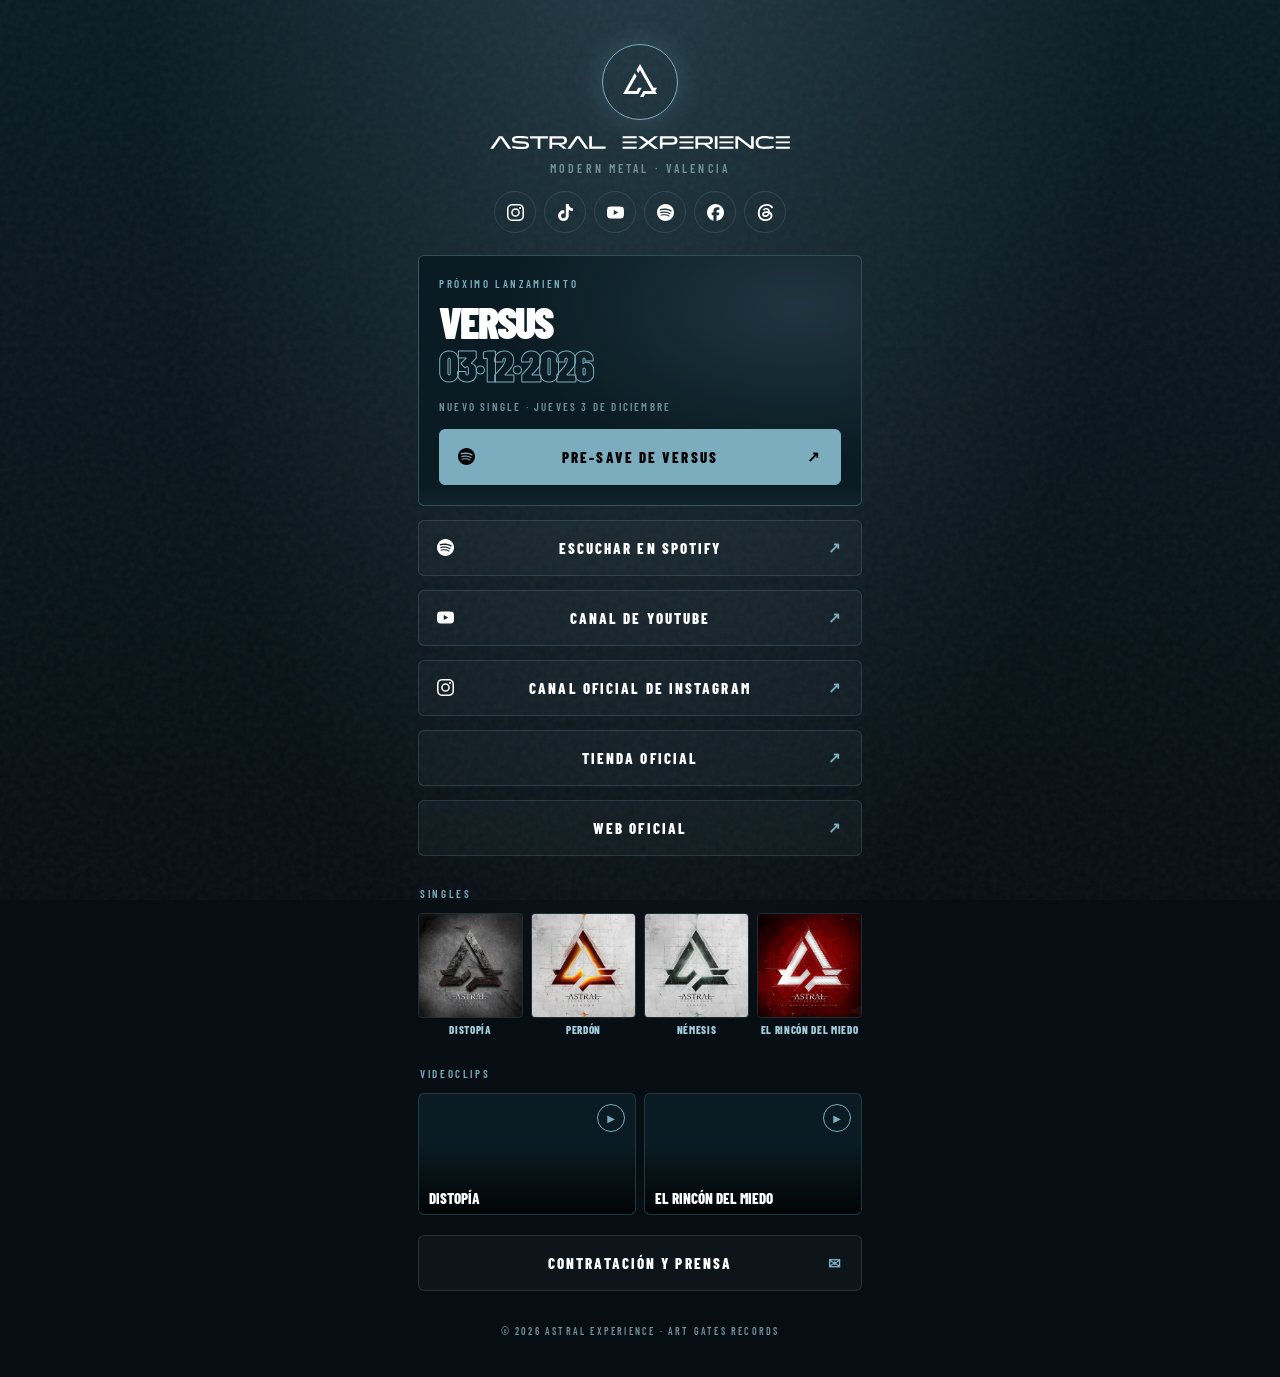
==== commit 5eb8f577: "Rellenar enlaces para publicar (web-1911-presave) Co-Authored-By: Claude Opus 5.5 <noreply@anthropic" ====
--- a/enlaces/index.html
+++ b/enlaces/index.html
@@ -122,9 +122,9 @@
     <section class="feat" aria-labelledby="feat-title">
       <div class="bars" aria-hidden="true"><i></i><i></i><i></i><i></i><i></i><i></i><i></i><i></i><i></i><i></i></div>
       <p class="eb">PRÓXIMO LANZAMIENTO</p>
-      <h2 id="feat-title" class="ft">LO NUEVO<em>ESTÁ AL CAER.</em></h2>
-      <p class="meta">NUEVO SINGLE · FECHA POR DESVELAR</p>
-      <a class="btn primary" href="https://www.youtube.com/@AstralExperience?sub_confirmation=1" target="_blank" rel="noopener" data-track="destacado"><svg class="ico"><use href="#i-yt"/></svg>Activa las notificaciones<span class="go">↗</span></a>
+      <h2 id="feat-title" class="ft">VERSUS<em>03·12·2026</em></h2>
+      <p class="meta">NUEVO SINGLE · JUEVES 3 DE DICIEMBRE</p>
+      <a class="btn primary" href="https://bfan.link/versus-9" target="_blank" rel="noopener" data-track="presave"><svg class="ico"><use href="#i-sp"/></svg>Pre-save de Versus<span class="go">↗</span></a>
     </section>
     <!-- ═══════════════ FIN EDITABLE · DESTACADO ═══════════════ -->
 
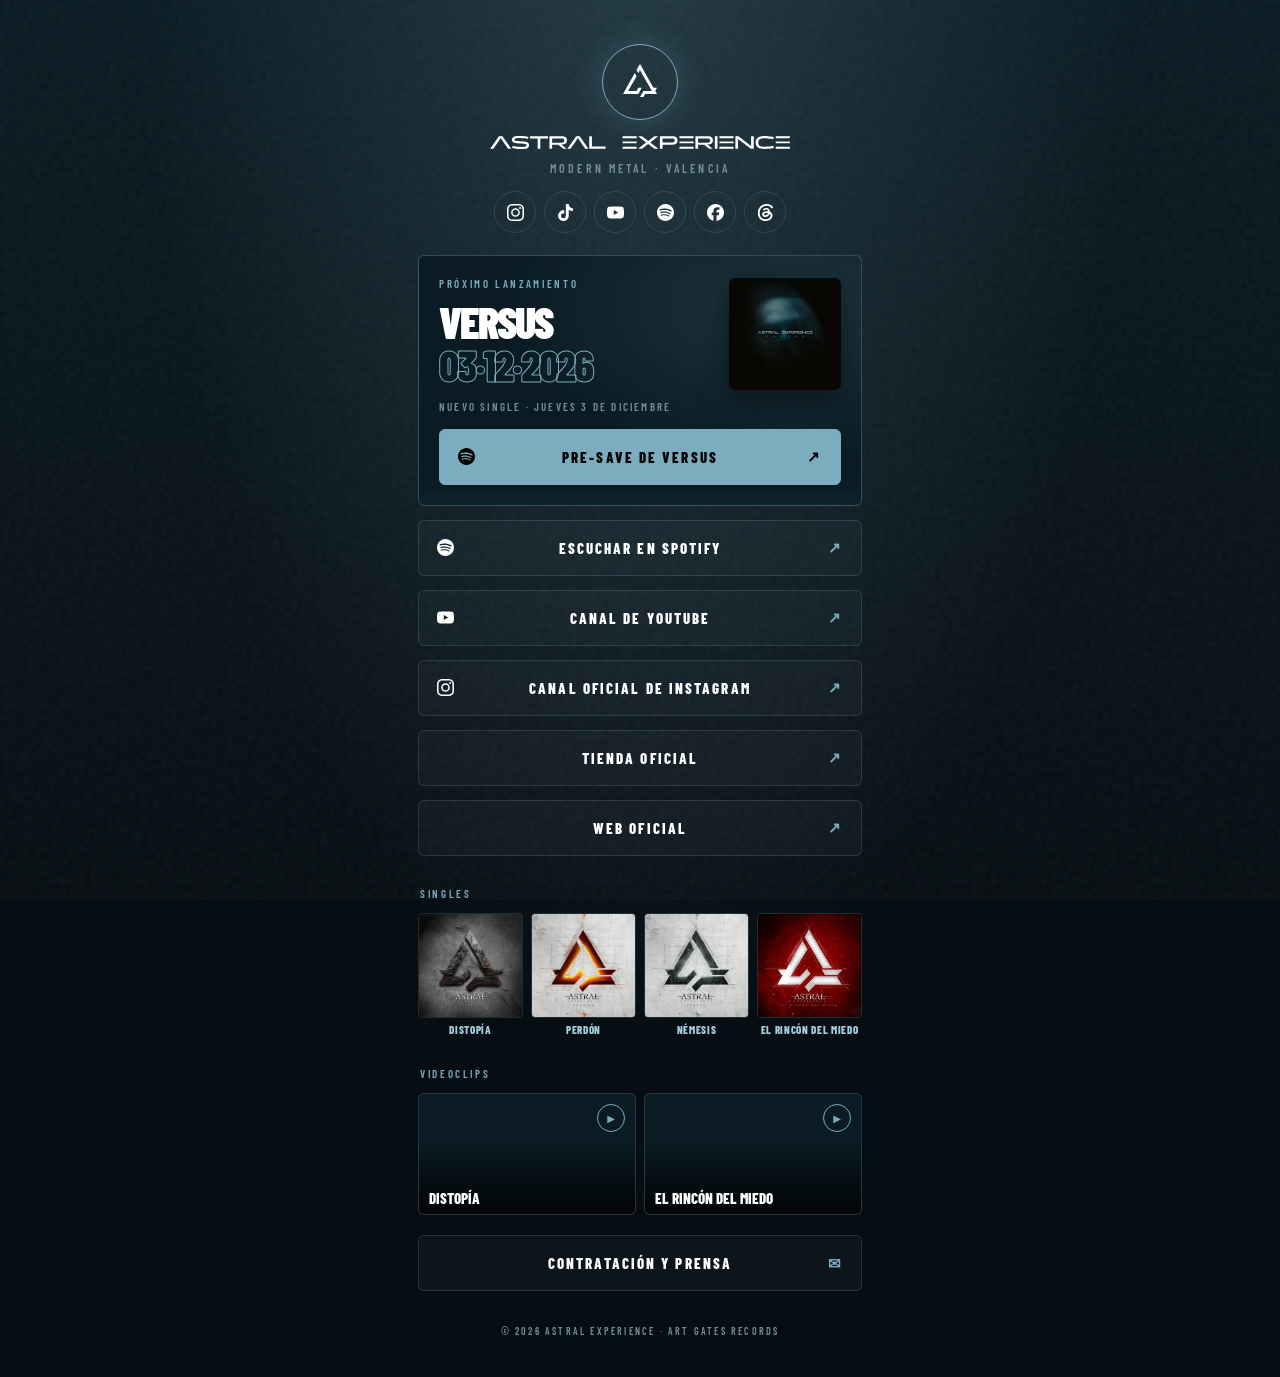
==== commit 07f39f96: "Merge main" ====
--- a/enlaces/index.html
+++ b/enlaces/index.html
@@ -58,6 +58,7 @@
       background:radial-gradient(ellipse at 85% 20%,rgb(var(--accent-rgb) / .18),transparent 55%),var(--abyss)}
     .feat:after{content:"";position:absolute;left:0;right:0;height:30%;background:linear-gradient(180deg,transparent,rgb(var(--accent-rgb) / .1),transparent);animation:scan 4s linear infinite;pointer-events:none}
     @keyframes scan{from{top:-30%}to{top:100%}}
+    .feat .cover{float:right;width:112px;height:112px;margin:0 0 10px 14px;border-radius:6px;box-shadow:0 8px 30px rgba(0,0,0,.5)}
     .feat .ft{font:900 44px/.96 var(--d);letter-spacing:-.05em;margin:12px 0 14px}
     .feat .ft em{display:block;font-style:normal;color:transparent;-webkit-text-stroke:1px var(--accent)}
     .bars{position:absolute;right:20px;top:24px;width:96px;height:44px;display:flex;align-items:flex-end;gap:3px}
@@ -120,7 +121,7 @@
          el día de salida: «Ya disponible» y enlace inteligente.
          ═════════════════════════════════════════════════════ -->
     <section class="feat" aria-labelledby="feat-title">
-      <div class="bars" aria-hidden="true"><i></i><i></i><i></i><i></i><i></i><i></i><i></i><i></i><i></i><i></i></div>
+      <img class="cover" src="img/versus.webp" width="300" height="300" alt="Portada de Versus">
       <p class="eb">PRÓXIMO LANZAMIENTO</p>
       <h2 id="feat-title" class="ft">VERSUS<em>03·12·2026</em></h2>
       <p class="meta">NUEVO SINGLE · JUEVES 3 DE DICIEMBRE</p>
